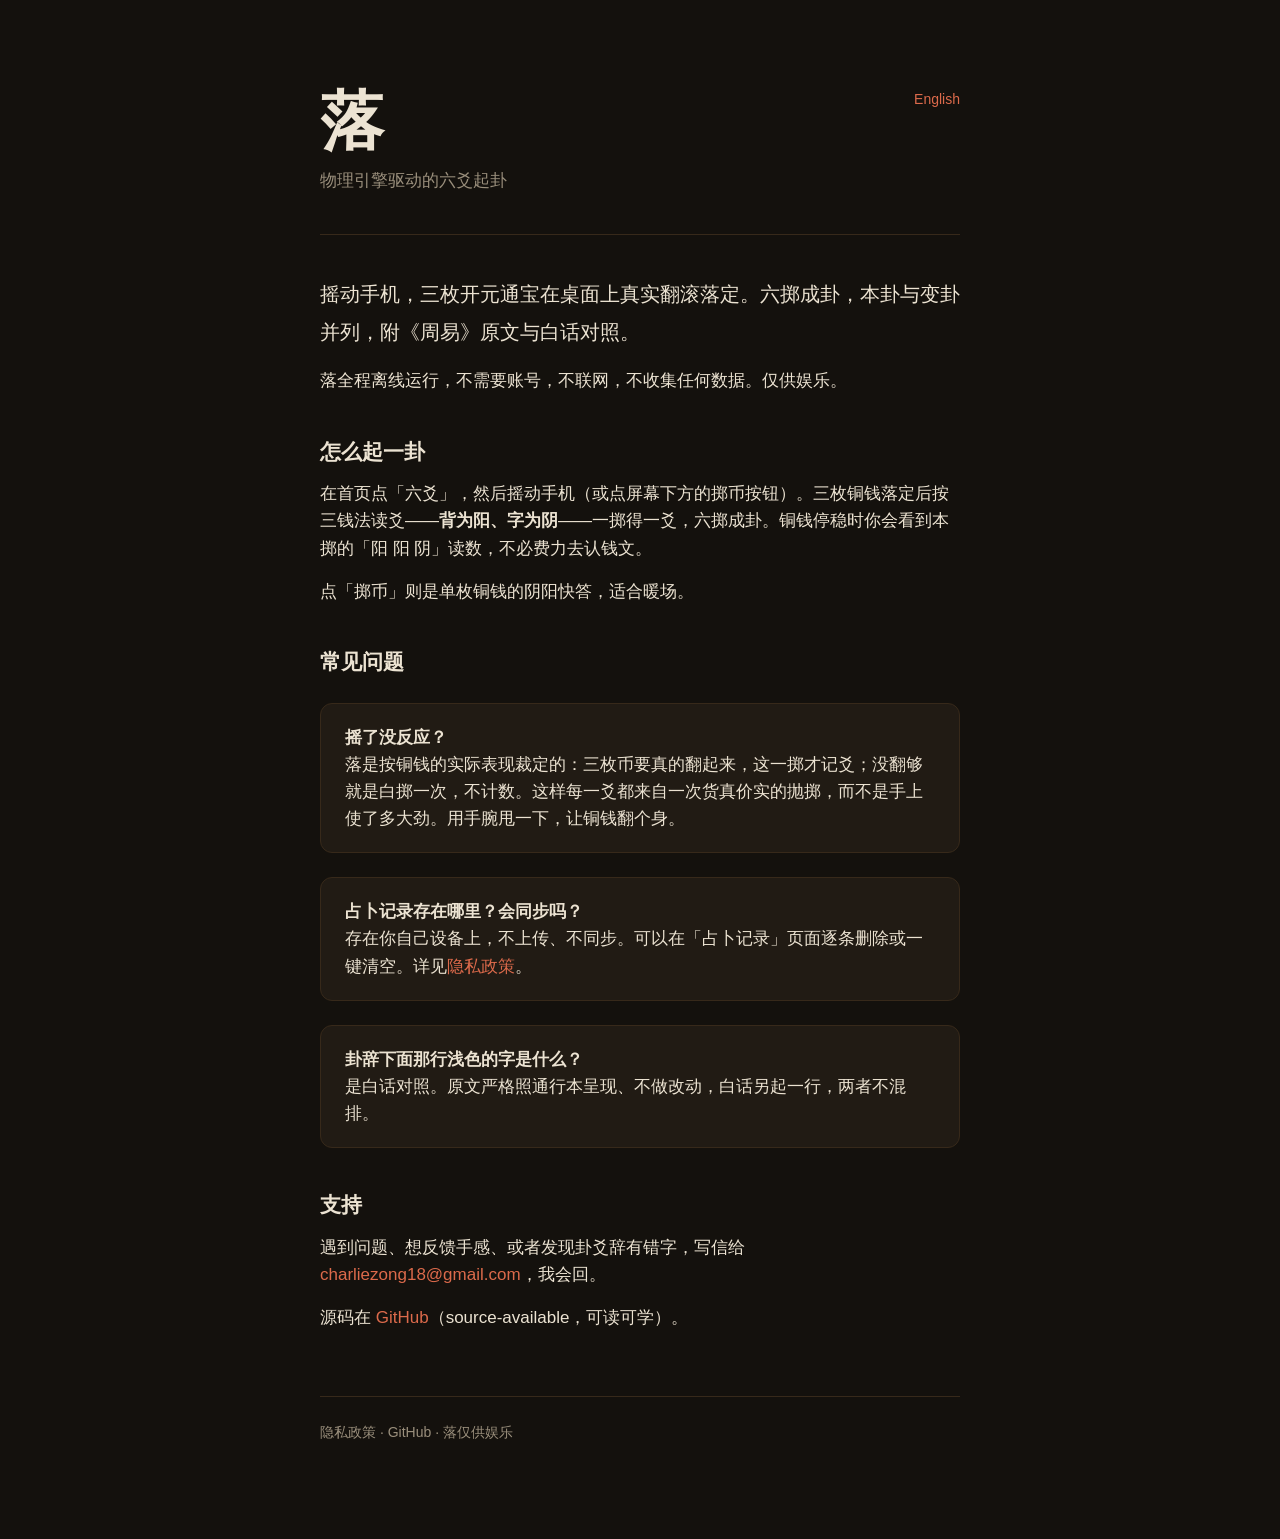
==== docs/index.html @ beff2eb9 "docs: 支持页与隐私政策（中英双语），供 App Store 上架填 URL App Store 强制要求可访问的 Privacy Policy URL 和 Support URL,落此前两个都 " ====
<!DOCTYPE html>
<html lang="zh-Hans">
<head>
<meta charset="utf-8">
<meta name="viewport" content="width=device-width, initial-scale=1">
<title>落 (Luò) — 支持</title>
<link rel="stylesheet" href="style.css">
</head>
<body>
<main>

<header>
  <a class="lang" href="index.en.html">English</a>
  <p class="mark">落</p>
  <p class="tagline">物理引擎驱动的六爻起卦</p>
</header>

<p class="lede">摇动手机，三枚开元通宝在桌面上真实翻滚落定。六掷成卦，本卦与变卦并列，附《周易》原文与白话对照。</p>

<p>落全程离线运行，不需要账号，不联网，不收集任何数据。仅供娱乐。</p>

<h2>怎么起一卦</h2>
<p>在首页点「六爻」，然后摇动手机（或点屏幕下方的掷币按钮）。三枚铜钱落定后按三钱法读爻——<strong>背为阳、字为阴</strong>——一掷得一爻，六掷成卦。铜钱停稳时你会看到本掷的「阳 阳 阴」读数，不必费力去认钱文。</p>
<p>点「掷币」则是单枚铜钱的阴阳快答，适合暖场。</p>

<h2>常见问题</h2>
<div class="card">
  <p><strong>摇了没反应？</strong><br>
  落是按铜钱的实际表现裁定的：三枚币要真的翻起来，这一掷才记爻；没翻够就是白掷一次，不计数。这样每一爻都来自一次货真价实的抛掷，而不是手上使了多大劲。用手腕甩一下，让铜钱翻个身。</p>
</div>
<div class="card">
  <p><strong>占卜记录存在哪里？会同步吗？</strong><br>
  存在你自己设备上，不上传、不同步。可以在「占卜记录」页面逐条删除或一键清空。详见<a href="privacy.html">隐私政策</a>。</p>
</div>
<div class="card">
  <p><strong>卦辞下面那行浅色的字是什么？</strong><br>
  是白话对照。原文严格照通行本呈现、不做改动，白话另起一行，两者不混排。</p>
</div>

<h2>支持</h2>
<p>遇到问题、想反馈手感、或者发现卦爻辞有错字，写信给
<a href="mailto:charliezong18@gmail.com">charliezong18@gmail.com</a>，我会回。</p>
<p>源码在 <a href="https://github.com/charliezong18/luo">GitHub</a>（source-available，可读可学）。</p>

<footer>
  <a href="privacy.html">隐私政策</a> ·
  <a href="https://github.com/charliezong18/luo">GitHub</a> ·
  落仅供娱乐
</footer>

</main>
</body>
</html>
---- docs/style.css ----
/* Dusk Desk — tokens mirror DESIGN.md. Edit tokens there first, then sync here. */
:root {
  --primary: #ECE3D2;
  --secondary: #9A8F7C;
  --tertiary: #DC6A4B;
  --neutral: #14110D;
  --surface-raised: #211B14;
  --hairline: #37291A;
  --sans: -apple-system, BlinkMacSystemFont, "SF Pro Text", "Helvetica Neue", sans-serif;
  --serif: "Noto Serif SC", "Songti SC", "Source Han Serif SC", Georgia, serif;
}

* { box-sizing: border-box; }

body {
  margin: 0;
  padding: 0 24px 96px;
  background: var(--neutral);
  color: var(--primary);
  font-family: var(--sans);
  font-size: 17px;
  line-height: 1.6;
  -webkit-font-smoothing: antialiased;
}

main { max-width: 640px; margin: 0 auto; }

header { padding: 88px 0 40px; border-bottom: 1px solid var(--hairline); margin-bottom: 40px; }

.mark {
  font-family: var(--serif);
  font-size: 64px;
  font-weight: 600;
  line-height: 1.05;
  margin: 0;
  letter-spacing: 0.02em;
}

.tagline { color: var(--secondary); margin: 12px 0 0; font-size: 17px; }

h1 { font-size: 30px; font-weight: 600; letter-spacing: -0.01em; margin: 0 0 8px; }
h2 { font-size: 21px; font-weight: 600; margin: 40px 0 12px; }

.updated { color: var(--secondary); font-size: 14px; margin: 0 0 40px; }

p { margin: 0 0 16px; }

.lede { font-family: var(--serif); font-size: 20px; line-height: 1.9; color: var(--primary); }

a { color: var(--tertiary); text-decoration: none; border-bottom: 1px solid transparent; }
a:hover { border-bottom-color: var(--tertiary); }

.card {
  background: var(--surface-raised);
  border: 1px solid var(--hairline);
  border-radius: 12px;
  padding: 20px 24px;
  margin: 24px 0;
}

.card p:last-child { margin-bottom: 0; }

footer {
  margin-top: 64px;
  padding-top: 24px;
  border-top: 1px solid var(--hairline);
  color: var(--secondary);
  font-size: 14px;
}

footer a { color: var(--secondary); }
footer a:hover { color: var(--tertiary); border-bottom-color: var(--tertiary); }

.lang { float: right; font-size: 14px; }
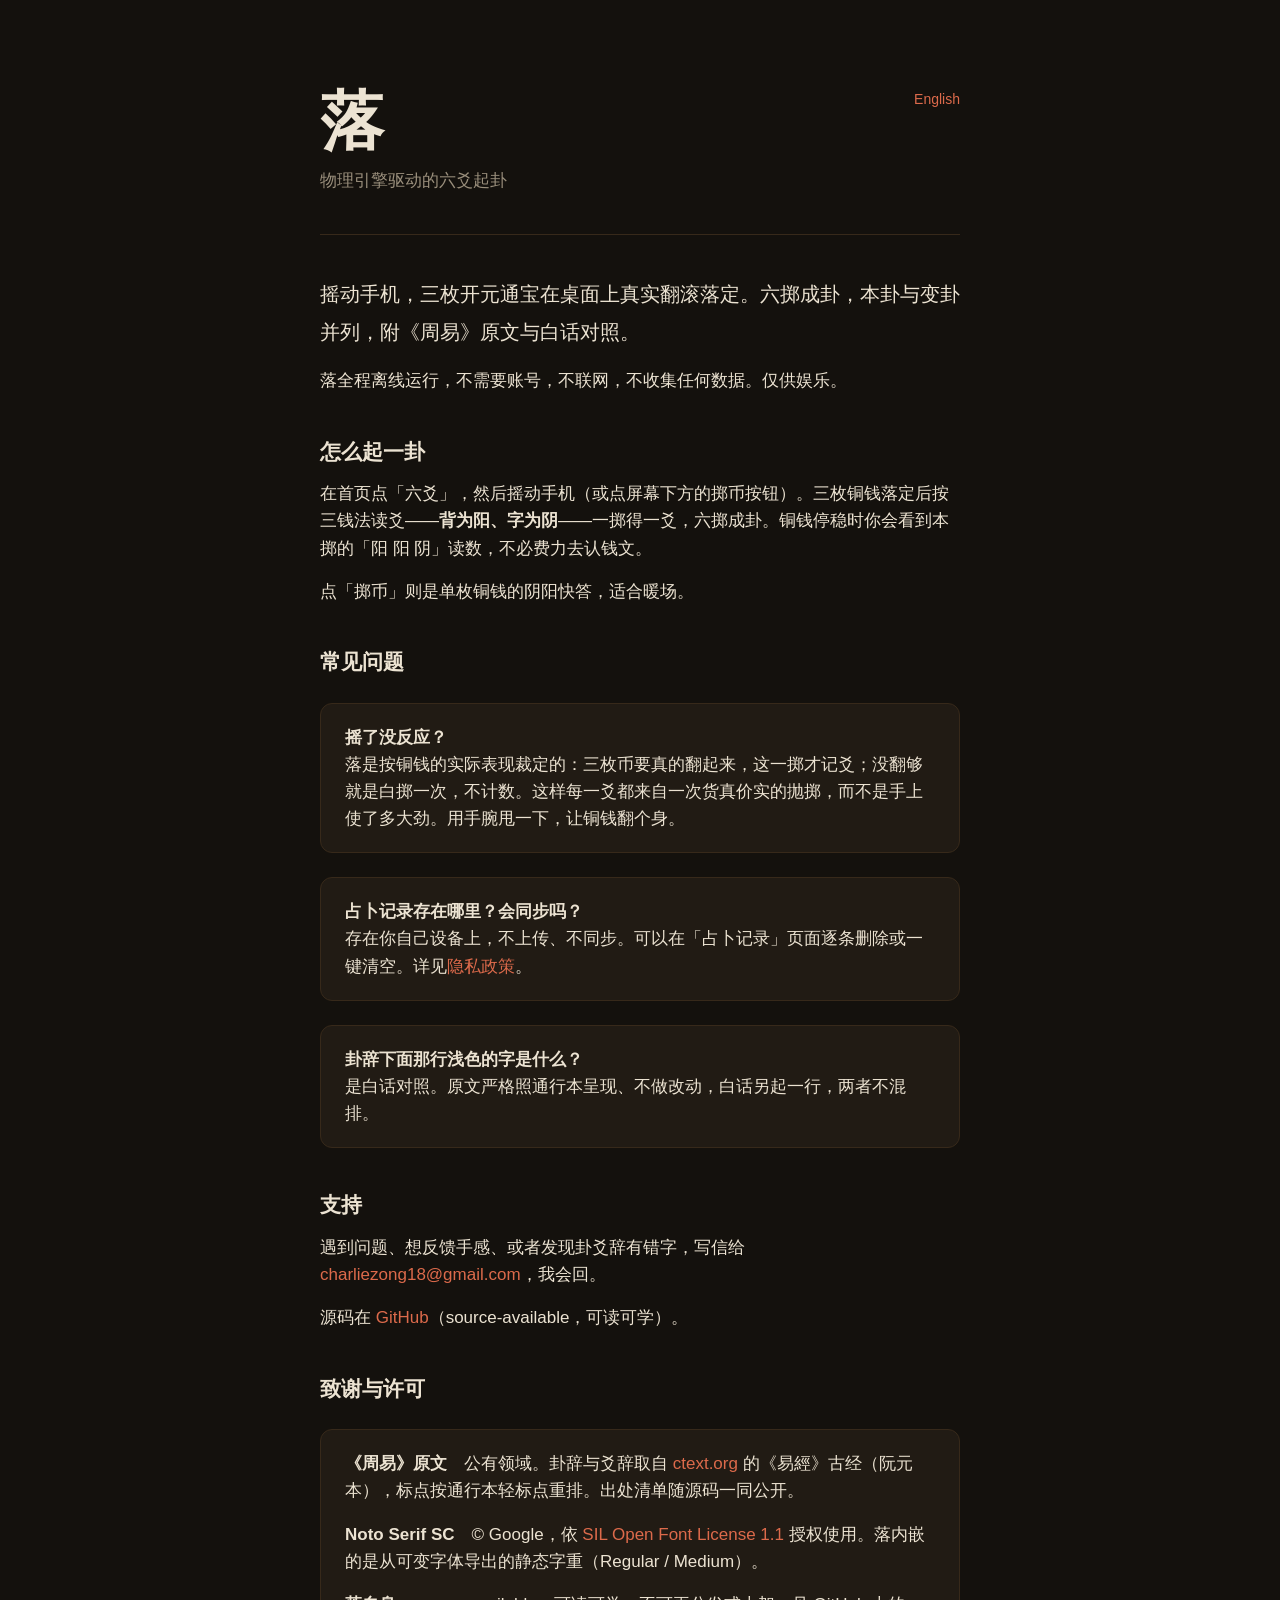
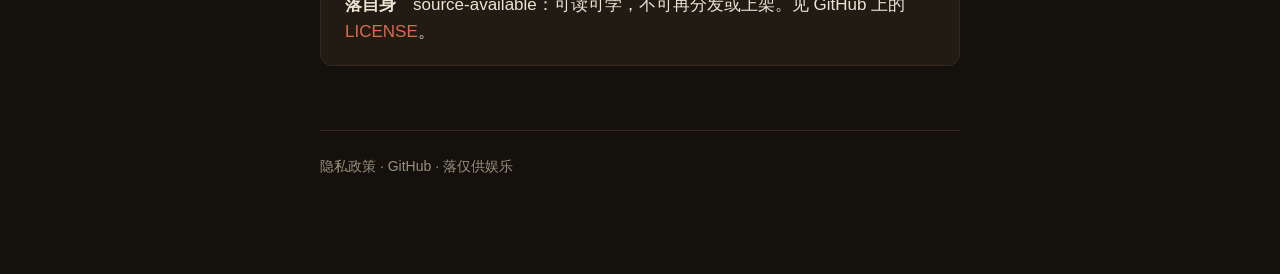
==== commit e2586293: "docs: 支持页补致谢与许可 — OFL 第 2 条的随附许可要求落到明处 Noto Serif SC 的许可此前只存在于 ttf 的 name table(ID 13)里,落没有任何 第三方许可展" ====
--- a/docs/index.html
+++ b/docs/index.html
@@ -42,6 +42,13 @@
 <a href="mailto:charliezong18@gmail.com">charliezong18@gmail.com</a>，我会回。</p>
 <p>源码在 <a href="https://github.com/charliezong18/luo">GitHub</a>（source-available，可读可学）。</p>
 
+<h2>致谢与许可</h2>
+<div class="card">
+  <p><strong>《周易》原文</strong>　公有领域。卦辞与爻辞取自 <a href="https://ctext.org/book-of-changes">ctext.org</a> 的《易經》古经（阮元本），标点按通行本轻标点重排。出处清单随源码一同公开。</p>
+  <p><strong>Noto Serif SC</strong>　© Google，依 <a href="https://openfontlicense.org">SIL Open Font License 1.1</a> 授权使用。落内嵌的是从可变字体导出的静态字重（Regular / Medium）。</p>
+  <p><strong>落自身</strong>　source-available：可读可学，不可再分发或上架。见 GitHub 上的 <a href="https://github.com/charliezong18/luo/blob/main/LICENSE">LICENSE</a>。</p>
+</div>
+
 <footer>
   <a href="privacy.html">隐私政策</a> ·
   <a href="https://github.com/charliezong18/luo">GitHub</a> ·
